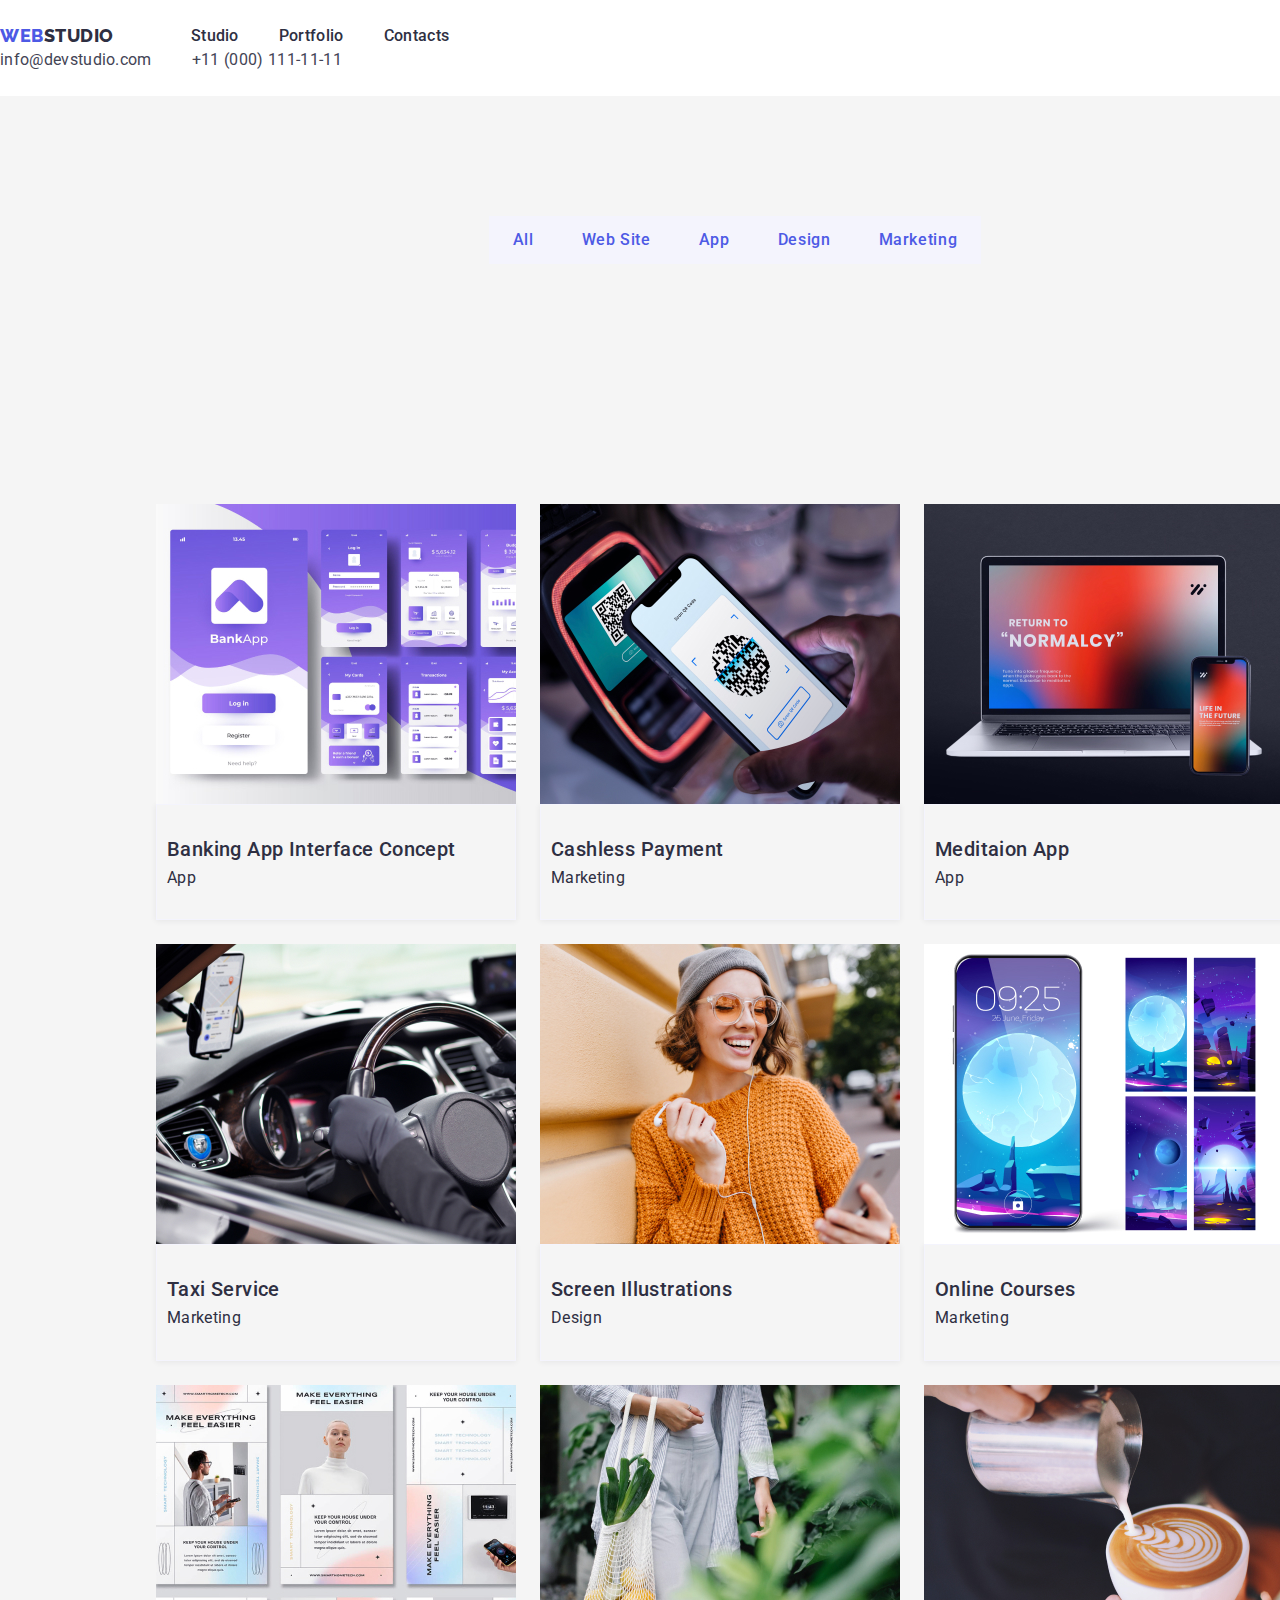
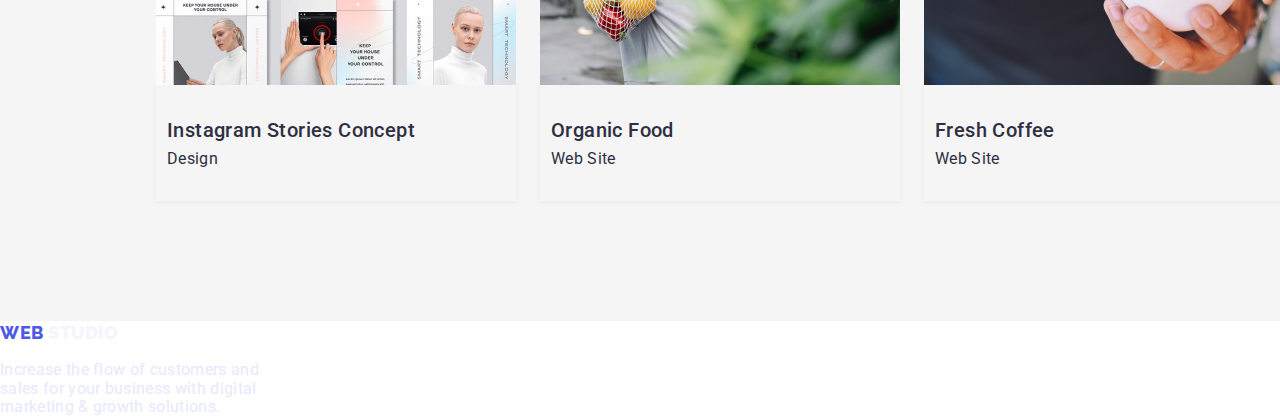
==== portfolio.html @ 5f942e10 "added files" ====
<!DOCTYPE html>
<html lang="en">
  <head>
    <meta charset="UTF-8"/>
    <meta http-equiv="X-UA-Compatible" content="IE=edge"/>
    <meta name="viewport" content="width=device-width, initial-scale=1.0"/>
    <title>Portfolio</title>
    <link rel="preconnect" href="https://fonts.googleapis.com">
  <link rel="preconnect" href="https://fonts.gstatic.com" crossorigin>
  <link href="https://fonts.googleapis.com/css2?family=Raleway:wght@800&family=Roboto:wght@400;500&display=swap"
    rel="stylesheet">
    <link rel="stylesheet" href="https://cdn.jsdelivr.net/npm/modern-normalize@1.1.0/modern-normalize.min.css">
    <link rel="stylesheet" href="./css/styles.css"/>
  </head>
  <body>
    <header class="header">
      <nav class="navigation">
        <a href="/index.html" class="logo link"> <span class="logo-colored">Web</span>Studio</a>
        <ul class="menu list">
          <li class="menu-item"><a class="link" href="./index.html">Studio</a></li>
          <li class="menu-item"><a class="link" href="./portfolio.html">Portfolio</a></li>
          <li class="menu-item"><a class="link" href="">Contacts</a></li>
        </ul>
      </nav>
      <ul class="contacts list">
        <li class="telephone"><a class="link" href="mailto:">info@devstudio.com</a></li>
        <li class="mail"><a class="link" href="tel:+110001111111"> +11 (000) 111-11-11 </a></li>
      </ul>
    </header>
    <main>
      <!-- Секция Фильтр -->
      <section class="filtr section">
        <div class="container">
          <h1 class="filter-title visually-hidden">list with our works</h1>
          <ul class="list">
            <li><button type="button" class="filtr-btn">All</button></li>
            <li><button type="button" class="filtr-btn">Web Site</button></li>
            <li><button type="button" class="filtr-btn">App</button></li>
            <li><button type="button" class="filtr-btn">Design</button></li>
            <li><button type="button" class="filtr-btn">Marketing</button></li>
          </ul>
        </div>
      </section>
      <!-- Секция Портфолио -->
      <section class="portfolio section">
        <div class="container">
          <ul class="list portfolio-list">
            <li class="item">
              <a class="link" href=""
                ><img
                  src="./images/portfolio/first.jpg"
                  alt="Interface Concept"
                  width="360"
                  height="300"
                />
                <div class="portfolio-card">
                  <h2 class="item-title">Banking App Interface Concept</h2>
                <!-- <p class="item-text">
                  14 Stylish and User-Friendly App Design Concepts · Task Manager App · Calorie
                  Tracker App · Exotic Fruit Ecommerce App · Cloud Storage App
                </p> -->
                <p class="item-text">App</p>
                </div>
              </a>
            </li>
            <li class="item">
              <a class="link" href=""
                ><img
                  src="./images/portfolio/second.jpg"
                  alt="smartphone and old telephone"
                  width="360"
                  height="300"
                />
                <div class="portfolio-card">
                  <h2 class="item-title">Cashless Payment</h2>
                  <!-- <p class="item-text">
                    14 Stylish and User-Friendly App Design Concepts · Task Manager App · Calorie
                    Tracker App · Exotic Fruit Ecommerce App · Cloud Storage App
                  </p> -->
                  <p class="item-text">Marketing</p>
                </div>
              </a>
            </li>
            <li class="item">
              <a class="link" href=""
                ><img src="./images/portfolio/third.jpg" alt="notebook" width="360" height="300" />
                <div class="portfolio-card">
                  <h2 class="item-title">Meditaion App</h2>
                  <!-- <p class="item-text">
                    14 Stylish and User-Friendly App Design Concepts · Task Manager App · Calorie
                    Tracker App · Exotic Fruit Ecommerce App · Cloud Storage App
                  </p> -->
                  <p class="item-text">App</p>
                </div>
              </a>
            </li>
            <li class="item">
              <a class="link" href=""
                ><img src="./images/portfolio/fouth.jpg" alt="car driver" width="360" height="300" />
                <div class="portfolio-card">
                  <h2 class="item-title">Taxi Service</h2>
                  <!-- <p class="item-text">
                    14 Stylish and User-Friendly App Design Concepts · Task Manager App · Calorie
                    Tracker App · Exotic Fruit Ecommerce App · Cloud Storage App
                  </p> -->
                  <p class="item-text">Marketing</p>
                </div>
              </a>
            </li>
            <li class="item">
              <a class="link" href=""
                ><img src="./images/portfolio/fifth.jpg" alt="smartphone" width="360" height="300" />
                <div class="portfolio-card">
                  <h2 class="item-title">Screen Illustrations</h2>
                  <!-- <p class="item-text">
                    14 Stylish and User-Friendly App Design Concepts · Task Manager App · Calorie
                    Tracker App · Exotic Fruit Ecommerce App · Cloud Storage App
                  </p> -->
                  <p class="item-text">Design</p>
                </div>
              </a>
            </li>
            <li class="item">
              <a class="link" href=""
                ><img
                  src="./images/portfolio/sixth.jpg"
                  alt="girl with telephone"
                  width="360"
                  height="300"
                />
                <div class="portfolio-card">
                  <h2 class="item-title">Online Courses</h2>
                  <!-- <p class="item-text">
                    14 Stylish and User-Friendly App Design Concepts · Task Manager App · Calorie
                    Tracker App · Exotic Fruit Ecommerce App · Cloud Storage App
                  </p> -->
                  <p class="item-text">Marketing</p>
                </div>
              </a>
            </li>
            <li class="item">
              <a class="link" href=""
                ><img
                  src="./images/portfolio/seventh.jpg"
                  alt="Instagram Stories"
                  width="360"
                  height="300"
                />
                <div class="portfolio-card">
                  <h2 class="item-title">Instagram Stories Concept</h2>
                  <!-- <p class="item-text">
                    14 Stylish and User-Friendly App Design Concepts · Task Manager App · Calorie
                    Tracker App · Exotic Fruit Ecommerce App · Cloud Storage App
                  </p> -->
                  <p class="item-text">Design</p>
                </div>
              </a>
            </li>
            <li class="item">
              <a class="link" href=""
                ><img
                  src="./images/portfolio/eght.jpg"
                  alt="bag with oranges"
                  width="360"
                  height="300"
                />
                <div class="portfolio-card">
                  <h2 class="item-title">Organic Food</h2>
                  <!-- <p class="item-text">
                    14 Stylish and User-Friendly App Design Concepts · Task Manager App · Calorie
                    Tracker App · Exotic Fruit Ecommerce App · Cloud Storage App
                  </p> -->
                  <p class="item-text">Web Site</p>
                </div>
              </a>
            </li>
            <li class="item">
              <a class="link" href=""
                ><img
                  src="./images/portfolio/nineth.jpg"
                  alt="cup with Coffee"
                  width="360"
                  height="300"
                />
                <div class="portfolio-card">
                  <h2 class="item-title">Fresh Coffee</h2>
                  <!-- <p class="item-text">
                    14 Stylish and User-Friendly App Design Concepts · Task Manager App · Calorie
                    Tracker App · Exotic Fruit Ecommerce App · Cloud Storage App
                  </p> -->
                  <p class="item-text">Web Site</p>
                </a>
                </div>
            </li>
          </ul>
        </div>
      </section>
    </main>
    <footer class="footer">
      <a href="/index.html" class="logo link"
        ><span class="logo-colored">Web</span> <span class="white-logo">Studio</span></a
      >
      <p class="text">
        Increase the flow of customers and <br />
        sales for your business with digital <br />
        marketing & growth solutions.
      </p>
    </footer>
  </body>
</html>
---- css/styles.css ----
:root {
--primary-text-color:#434455;
--title-text-color:#2E2F42;
--accent-color:#4D5AE5;
--primary-white-colir: #FFFFFF;
}
body {
    background: var(--primary-white-colir);
    color: var(--primary-text-color); 
    font-family: 'Roboto', sans-serif;
        font-size: 16px;
        letter-spacing: 0.02em;
}
h1,
h2,
h3,
h4,
p {
    margin-top: 0;
    margin-bottom: 0;
}
ul, ol {
    margin-top: 0;
    margin-bottom: 0;
    padding-left: 0;
}
img {
    display: block;
}
.list  {
    list-style: none;
}
.link {
    text-decoration: none;
}
.container {
    width: 1158px;
    margin-left: auto;
    margin-right: auto;
   
}
/* Шапка сайта */
.header .container {
    display: flex;
    align-items: center;
    
}
.header {
    padding-top: 24px;
    padding-bottom: 24px;
}
.navigation {
    display: flex;
    align-items: center;
}
.menu.list {
    display: flex;
    align-items: center;
}
.contacts.list {
    display: flex;
    align-items: center;
    margin-left: auto;
}
.logo { 
    margin-right: 77px;
    color: var(--title-text-color);
font-family: 'Raleway', sans-serif;
    font-weight: 800;
    font-size: 18px;
    line-height: 1.33;
    letter-spacing: 0.03em;
    text-transform: uppercase;
    }
    .logo-colored {
        color: var(--accent-color);
    }
    .menu-item:not(:last-child) {
margin-right: 40px;
    }
    .telephone {
        margin-right: 40px;
    }
 .menu .link {
    color: var(--title-text-color);
        font-weight: 500;
        font-size: 16px;
        line-height: 1.5;
        letter-spacing: 0.02em;   
}
.menu .link:hover,
.menu .link:focus {
color: var(--primary-text-color);
}
.menu .link:active {
    color: var(--accent-color);
}

.contacts .link {
color: var(--primary-text-color);
    font-size: 16px;
    line-height: 1.5;
    letter-spacing: 0.02em;
    
}
.contacts .link:hover,
.contacts .link:focus {
color: var(--accent-color);
}
/* Главная секция */
.hero {
    background: var(--title-text-color);
}
.hero .container {
    padding-top: 192px;
    padding-bottom: 192px;
    padding-left: 464px;
    padding-right: 464px;
    height: 603px;
    width: 1440px;
}
.hero-title {
    margin-bottom: 48px;
color: var(--primary-white-colir);
background-color: var(--title-text-color);
    font-weight: 500;
    font-size: 56px;
    line-height: 1.07;
    text-align: center;
    letter-spacing: 0.02em;
}
.button-order {
    padding-left: 32px;
    padding-right: 32px;
    padding-top: 16px;
    padding-bottom: 16px;
    border-radius: 4px;
    border: none;
    color: var(--primary-white-colir);
    background: var(--accent-color); 
        font-weight: 500;
        font-size: 16px;
        line-height: 1.19;
        display: flex;
        align-items: center;
        letter-spacing: 0.04em;
        cursor: pointer;
        font-family: inherit;
        margin-left: auto;
        margin-right: auto;
}
.button-order:hover 
.button-order:focus {
    color: var(--primary-white-colir);
    background: var(--accent-color);
}
.button-order:active {
    color: var(--primary-white-colir);
    background: #404BBF
}
/* Cекции */
.team-section {
   background:  #F4F4FD;
}
.about-title {
    color: var(--title-text-color);
        font-weight: 500;
        font-size: 36px;
        line-height: 1.11;
        text-align: center;
        letter-spacing: 0.02em;
}
.section .title {
color: var(--title-text-color);
    font-weight: 500;
    font-size: 36px;
    line-height: 1.11;
    text-align: center;
    letter-spacing: 0.02em;
    
}
.section {
    padding-left: 156px;
    padding-right: 156px;
    padding-top: 120px;
    padding-bottom: 120px;
}
.section .item-text {
color: var(--title-text-color);
}
.title {
    margin-bottom: 72px;
}
.section .item-title {
    margin-bottom: 8px;
color: var(--title-text-color);
    font-weight: 500;
    font-size: 20px;
    line-height: 1.2;
    letter-spacing: 0.02em; 
}

.about-section.section {
    padding-left: 156px;
    padding-right: 156px;
    padding-top: 120px;
    padding-bottom: 0px;
}

.about-section .list {
    display: flex;
    }
.about-section .item:not(:nth-last-child(1)) {
    margin-right: 24px;
} 
<!-- Виды услуг -->

.activity-section-list {
    display: flex;
    flex-wrap: wrap;
}
.activity-section-list .item:not(:nth-last-child(3)) {
    margin-right: 24px;
} 

<!-- Команда -->

.team-section.section {
    background: #F4F4FD;
}
.team-section .list {
    display: flex;
}
.employe-card {
border: 1px solid var(--primary-white-colir);
padding-top: 32px;
text-align: center;
background: #FFFFFF;
}
.team-section .item:not(:nth-last-child(1)) {
    margin-right: 24px;
}
/* Підвал */
.footer .container{
    width: 1440px;
    height: 310px;
    padding-top: 100px;
    padding-bottom: 100px;
    padding-left: 162px;
    padding-right: 1020px;
    background: var(--title-text-color);
}
.white-logo {
    color: #F4F4FD;
}
.footer .text {
    margin-top: 16px;
    color: #E7E9FC;
}

/* ПОРТФОЛІО */
.visually-hidden { 
    position: absolute;
    width: 1px;
    height: 1px;
    margin: -1px;
    border: 0;
    padding: 0;
    clip: rect(0 0 0 0);
    overflow: hidden;
    } 
    .portfolio.section,
    .filtr.section {
        background: #F5F5F5;
    }
    .filtr .list {
        display: flex;
        justify-content: center;
    }
.filtr-btn {
    color: var(--accent-color);
    background: #F4F4FD;
    border: none;
    padding-top: 12px;
    padding-bottom: 12px;
    padding-left: 24px;
    padding-right: 24px;
        font-weight: 500;
        font-size: 16px;
        line-height: 1.5;
        letter-spacing: 0.04em;
        cursor: pointer;
        font-family: inherit;
}

.filtr-btn:hover,
.filtr-btn:focus {
    color: var(--primary-white-colir);
    background: var(--accent-color);
}
.portfolio .container {
    width: 1158px;
    margin-left: auto;
    margin-right: auto;
    
}
.portfolio .list {
    display: flex;
    flex-wrap: wrap;
    margin-top: -24px;
    margin-left: -24px;
}
.portfolio-list .item {
    flex-basis: calc(100% /3 -24px);
    margin-left: 24px;
    margin-top: 24px;
}
.portfolio-card {
    padding-top: 32px;
    padding-bottom: 32px;
    padding-left: 10px;
    border: 0.5px solid #F4F4FD;
box-shadow: 0px 1px 6px rgba(46, 47, 66, 0.08);
}
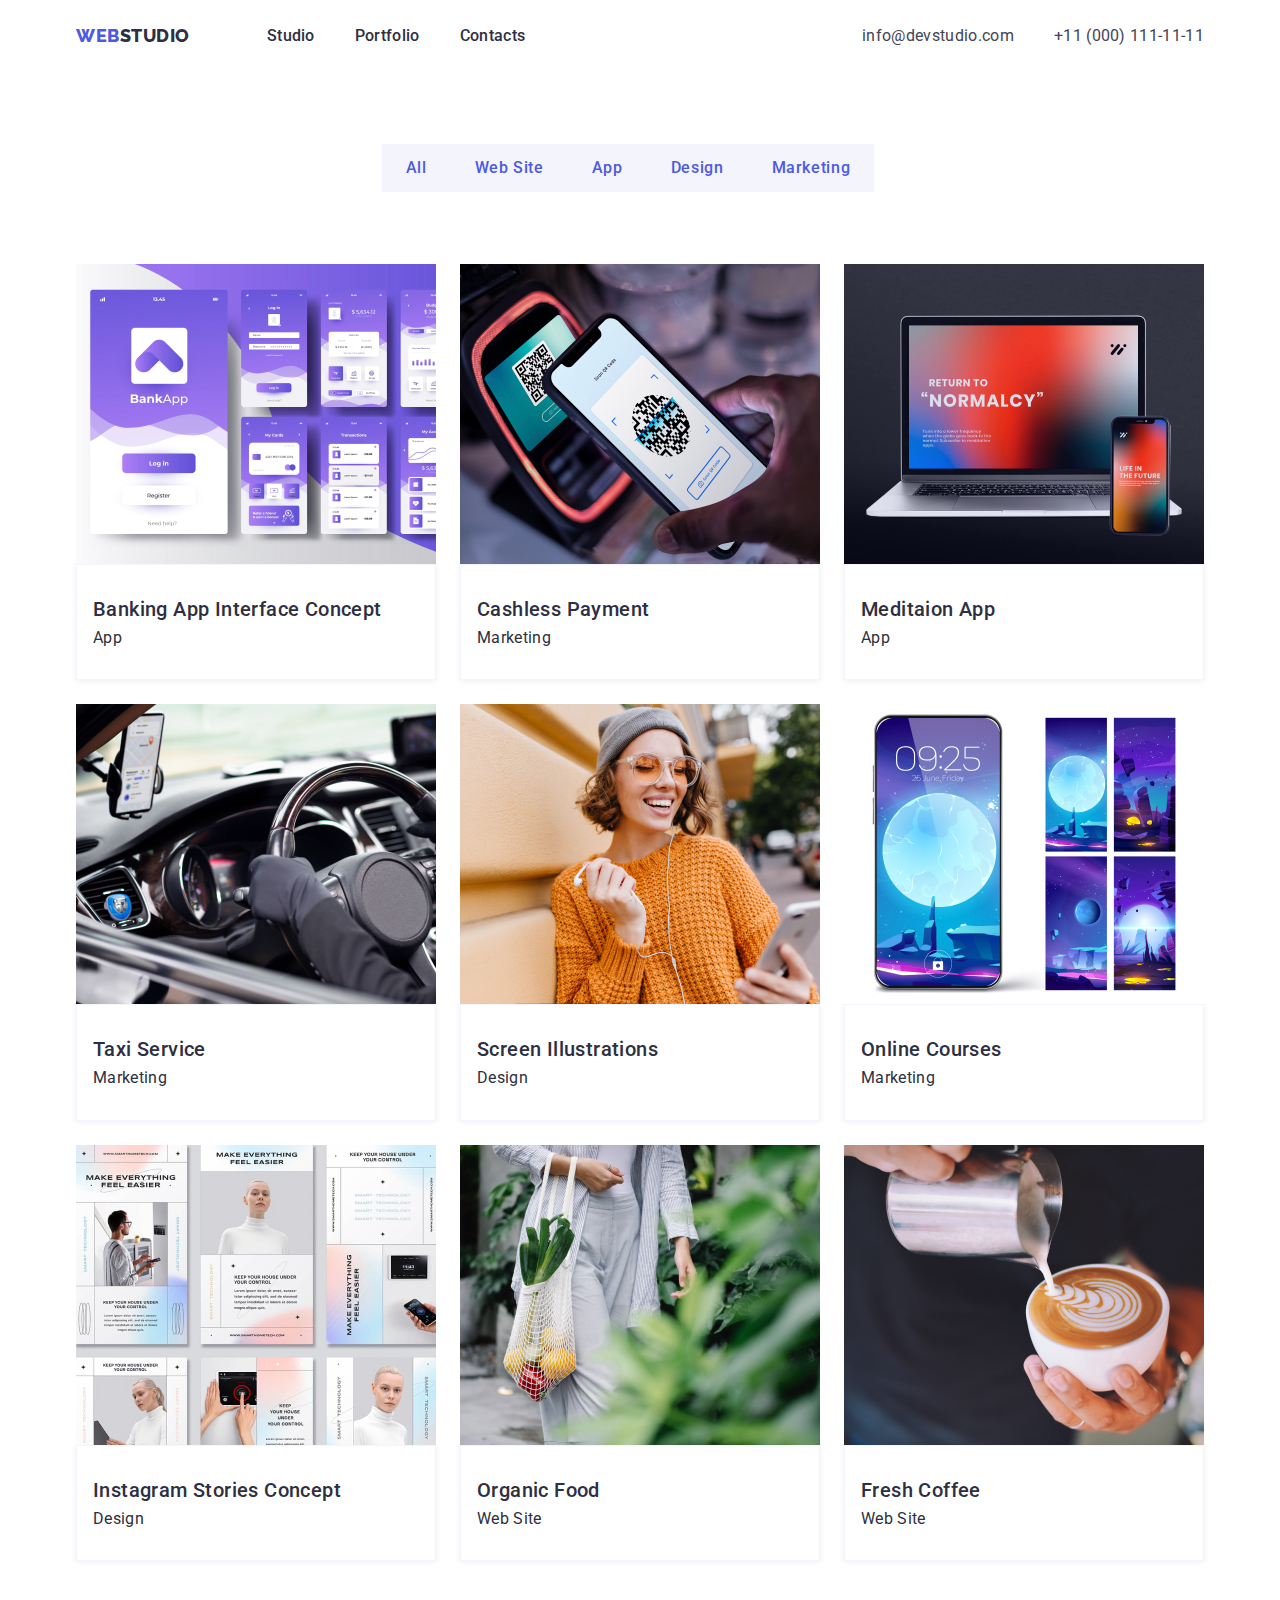
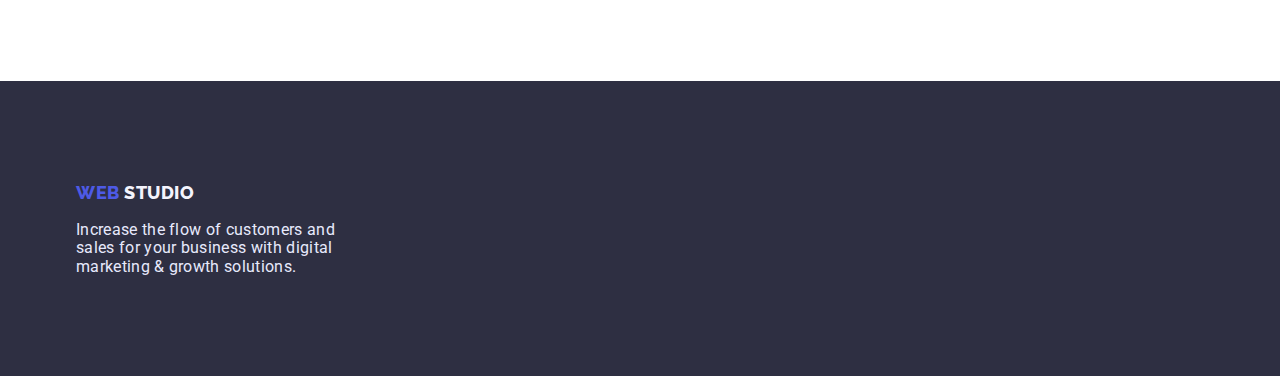
==== commit d7f79d3e: "fixed mistakes" ====
--- a/portfolio.html
+++ b/portfolio.html
@@ -14,36 +14,36 @@
   </head>
   <body>
     <header class="header">
-      <nav class="navigation">
-        <a href="/index.html" class="logo link"> <span class="logo-colored">Web</span>Studio</a>
-        <ul class="menu list">
-          <li class="menu-item"><a class="link" href="./index.html">Studio</a></li>
-          <li class="menu-item"><a class="link" href="./portfolio.html">Portfolio</a></li>
-          <li class="menu-item"><a class="link" href="">Contacts</a></li>
+      <div class="container">
+        <nav class="navigation">
+          <a href="/index.html" class="logo link"> <span class="logo-colored">Web</span>Studio</a>
+          <ul class="menu list">
+            <li class="menu-item"><a class="link" href="">Studio</a></li>
+            <li class="menu-item"><a class="link" href="./portfolio.html" target="_blank">Portfolio</a></li>
+            <li class="menu-item"><a class="link" href="">Contacts</a></li>
+          </ul>
+        </nav>
+        <ul class="contacts list">
+          <li class="telephone"><a class="link" href="mailto:">info@devstudio.com</a></li>
+          <li class="mail"><a class="link" href="tel:+110001111111"> +11 (000) 111-11-11 </a></li>
         </ul>
-      </nav>
-      <ul class="contacts list">
-        <li class="telephone"><a class="link" href="mailto:">info@devstudio.com</a></li>
-        <li class="mail"><a class="link" href="tel:+110001111111"> +11 (000) 111-11-11 </a></li>
-      </ul>
+      </div>
     </header>
     <main>
-      <!-- Секция Фильтр -->
-      <section class="filtr section">
-        <div class="container">
-          <h1 class="filter-title visually-hidden">list with our works</h1>
-          <ul class="list">
-            <li><button type="button" class="filtr-btn">All</button></li>
-            <li><button type="button" class="filtr-btn">Web Site</button></li>
-            <li><button type="button" class="filtr-btn">App</button></li>
-            <li><button type="button" class="filtr-btn">Design</button></li>
-            <li><button type="button" class="filtr-btn">Marketing</button></li>
-          </ul>
-        </div>
-      </section>
-      <!-- Секция Портфолио -->
+      <!-- Cекція Портфоліо"-->
       <section class="portfolio section">
         <div class="container">
+          <div class="filtr">
+            <h1 class="filter-title visually-hidden">list with our works</h1>
+            <ul class="list">
+              <li><button type="button" class="filtr-btn">All</button></li>
+              <li><button type="button" class="filtr-btn">Web Site</button></li>
+              <li><button type="button" class="filtr-btn">App</button></li>
+              <li><button type="button" class="filtr-btn">Design</button></li>
+              <li><button type="button" class="filtr-btn">Marketing</button></li>
+            </ul>
+          </div>
+        <div class="portfolio">
           <ul class="list portfolio-list">
             <li class="item">
               <a class="link" href=""
@@ -194,17 +194,18 @@
             </li>
           </ul>
         </div>
+      </div>
       </section>
     </main>
     <footer class="footer">
-      <a href="/index.html" class="logo link"
-        ><span class="logo-colored">Web</span> <span class="white-logo">Studio</span></a
-      >
+      <div class="container">
+        <a href="/index.html" class="logo link"><span class="logo-colored">Web</span> <span class="white-logo">Studio</span></a>
       <p class="text">
         Increase the flow of customers and <br />
         sales for your business with digital <br />
         marketing & growth solutions.
       </p>
+      </div>
     </footer>
   </body>
 </html>
--- a/css/styles.css
+++ b/css/styles.css
@@ -37,6 +37,8 @@
     width: 1158px;
     margin-left: auto;
     margin-right: auto;
+    padding-left: 15px;
+    padding-right: 15px;
    
 }
 /* Шапка сайта */
@@ -45,10 +47,6 @@
     align-items: center;
     
 }
-.header {
-    padding-top: 24px;
-    padding-bottom: 24px;
-}
 .navigation {
     display: flex;
     align-items: center;
@@ -62,7 +60,8 @@
     align-items: center;
     margin-left: auto;
 }
-.logo { 
+.logo { padding-top: 24px;
+    padding-bottom: 24px;
     margin-right: 77px;
     color: var(--title-text-color);
 font-family: 'Raleway', sans-serif;
@@ -82,6 +81,8 @@
         margin-right: 40px;
     }
  .menu .link {
+    padding-top: 24px;
+    padding-bottom: 24px;
     color: var(--title-text-color);
         font-weight: 500;
         font-size: 16px;
@@ -97,6 +98,8 @@
 }
 
 .contacts .link {
+    padding-top: 24px;
+    padding-bottom: 24px;
 color: var(--primary-text-color);
     font-size: 16px;
     line-height: 1.5;
@@ -111,16 +114,12 @@
 .hero {
     background: var(--title-text-color);
 }
-.hero .container {
-    padding-top: 192px;
-    padding-bottom: 192px;
-    padding-left: 464px;
-    padding-right: 464px;
-    height: 603px;
-    width: 1440px;
-}
+
 .hero-title {
     margin-bottom: 48px;
+    width: 492px;
+    margin-left: auto;
+    margin-right: auto;
 color: var(--primary-white-colir);
 background-color: var(--title-text-color);
     font-weight: 500;
@@ -159,6 +158,10 @@
     background: #404BBF
 }
 /* Cекции */
+.hero.section {
+    padding-top: 192px;
+    padding-bottom: 192px;
+}
 .team-section {
    background:  #F4F4FD;
 }
@@ -180,8 +183,6 @@
     
 }
 .section {
-    padding-left: 156px;
-    padding-right: 156px;
     padding-top: 120px;
     padding-bottom: 120px;
 }
@@ -201,10 +202,7 @@
 }
 
 .about-section.section {
-    padding-left: 156px;
-    padding-right: 156px;
-    padding-top: 120px;
-    padding-bottom: 0px;
+    
 }
 
 .about-section .list {
@@ -213,16 +211,14 @@
 .about-section .item:not(:nth-last-child(1)) {
     margin-right: 24px;
 } 
-<!-- Виды услуг -->
-
-.activity-section-list {
+
+.activity-section .list {
     display: flex;
     flex-wrap: wrap;
 }
-.activity-section-list .item:not(:nth-last-child(3)) {
+.activity-section .item:not(:nth-last-child(1)) {
     margin-right: 24px;
-} 
-
+}
 <!-- Команда -->
 
 .team-section.section {
@@ -234,6 +230,7 @@
 .employe-card {
 border: 1px solid var(--primary-white-colir);
 padding-top: 32px;
+padding-bottom: 32px;
 text-align: center;
 background: #FFFFFF;
 }
@@ -241,13 +238,9 @@
     margin-right: 24px;
 }
 /* Підвал */
-.footer .container{
-    width: 1440px;
-    height: 310px;
+.footer {
     padding-top: 100px;
     padding-bottom: 100px;
-    padding-left: 162px;
-    padding-right: 1020px;
     background: var(--title-text-color);
 }
 .white-logo {
@@ -269,13 +262,16 @@
     clip: rect(0 0 0 0);
     overflow: hidden;
     } 
-    .portfolio.section,
-    .filtr.section {
-        background: #F5F5F5;
+    
+    .portfolio.section {
+        background: #FFFFFF;
+        padding-top: 96px;
+        padding-bottom: 120px;
     }
     .filtr .list {
         display: flex;
         justify-content: center;
+        margin-bottom: 72px;
     }
 .filtr-btn {
     color: var(--accent-color);
@@ -298,12 +294,6 @@
     color: var(--primary-white-colir);
     background: var(--accent-color);
 }
-.portfolio .container {
-    width: 1158px;
-    margin-left: auto;
-    margin-right: auto;
-    
-}
 .portfolio .list {
     display: flex;
     flex-wrap: wrap;
@@ -318,7 +308,7 @@
 .portfolio-card {
     padding-top: 32px;
     padding-bottom: 32px;
-    padding-left: 10px;
+    padding-left: 16px;
     border: 0.5px solid #F4F4FD;
 box-shadow: 0px 1px 6px rgba(46, 47, 66, 0.08);
 }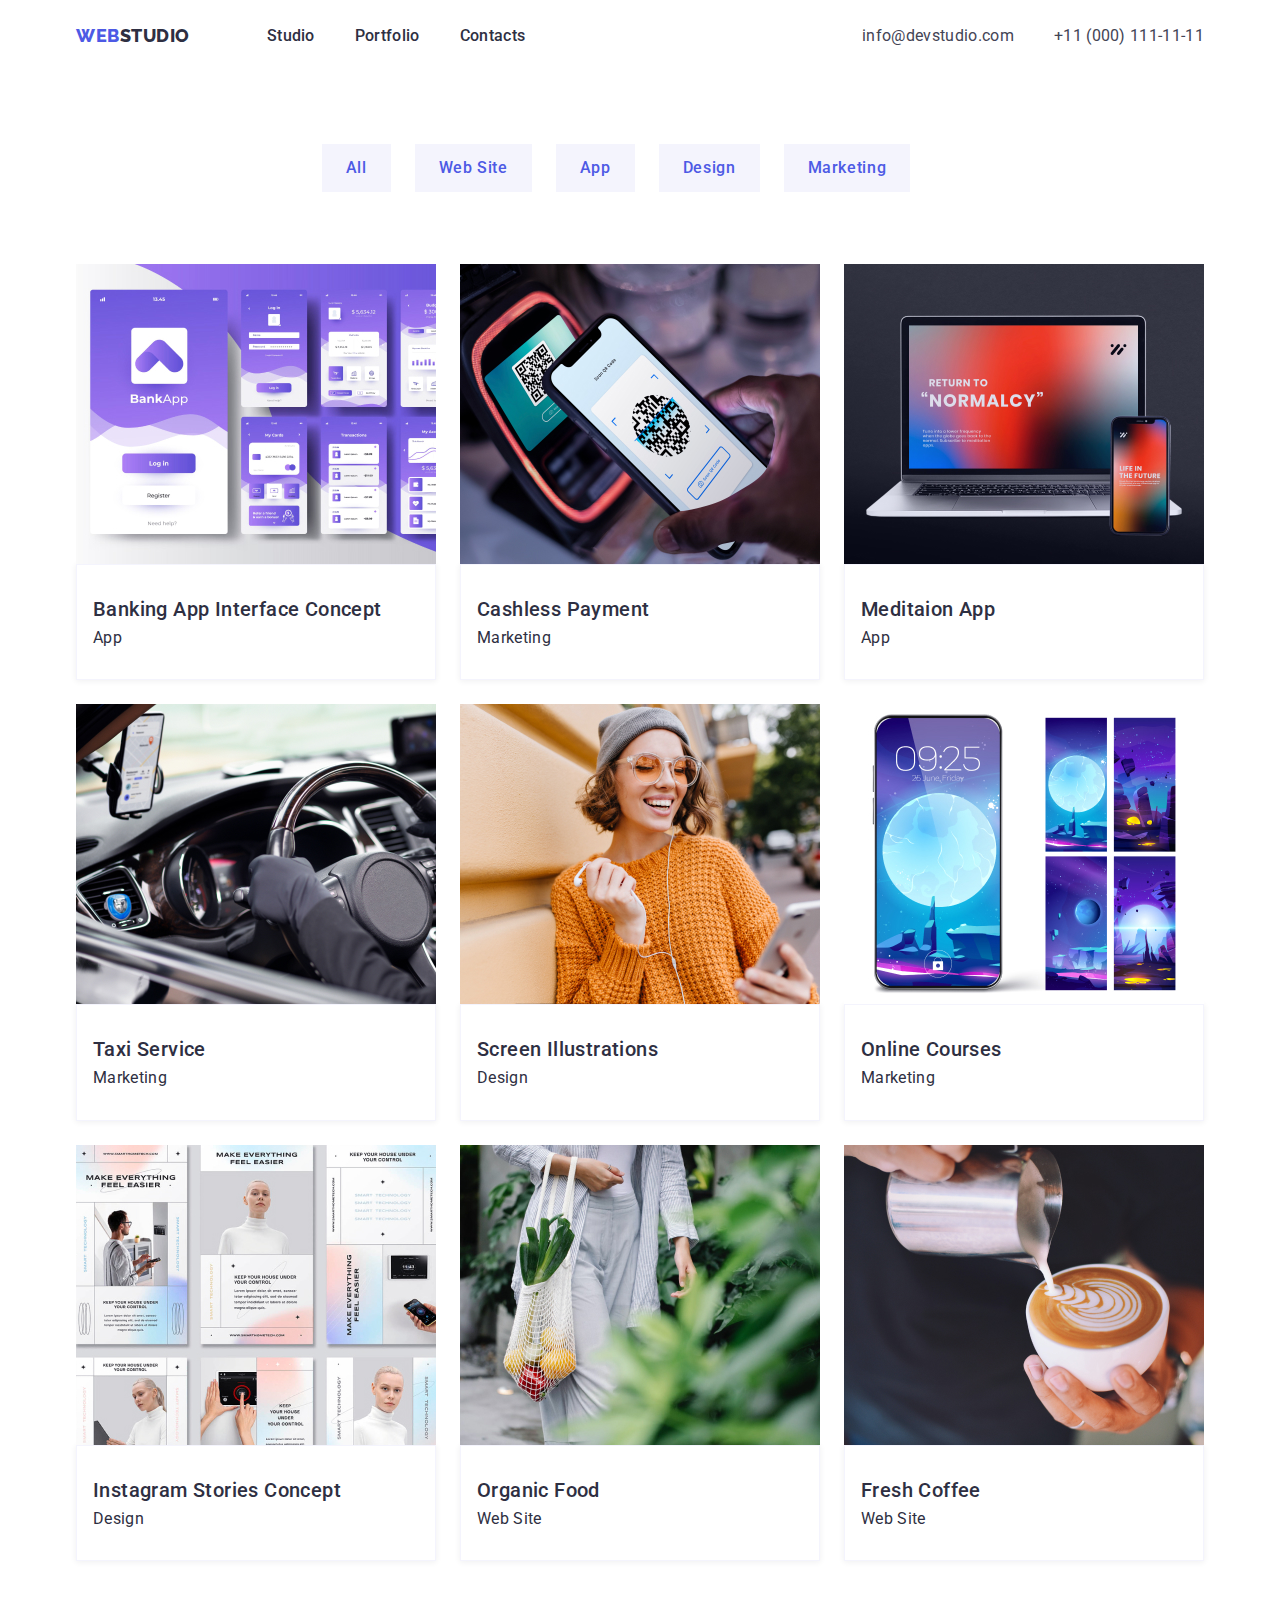
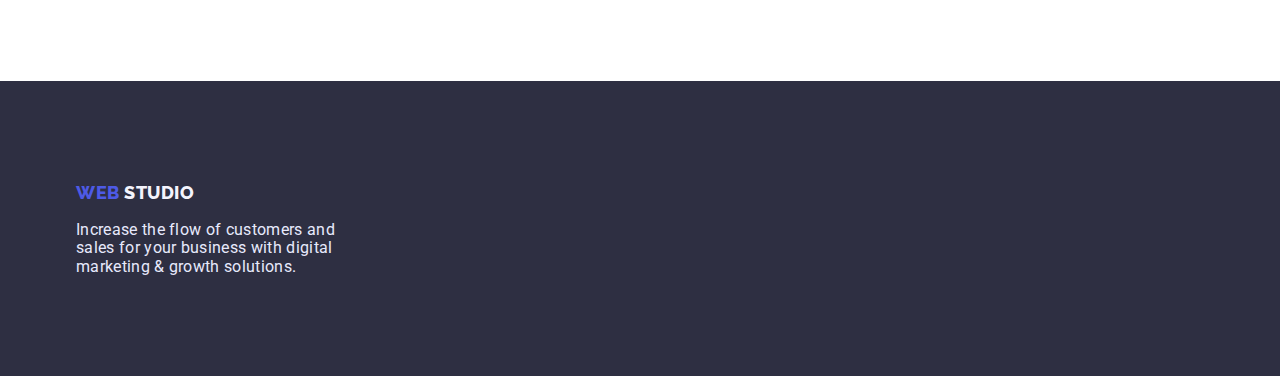
==== commit fcd81101: "fixed mistakes2" ====
--- a/portfolio.html
+++ b/portfolio.html
@@ -33,17 +33,14 @@
       <!-- Cекція Портфоліо"-->
       <section class="portfolio section">
         <div class="container">
-          <div class="filtr">
             <h1 class="filter-title visually-hidden">list with our works</h1>
-            <ul class="list">
+            <ul class="filtr list">
               <li><button type="button" class="filtr-btn">All</button></li>
               <li><button type="button" class="filtr-btn">Web Site</button></li>
               <li><button type="button" class="filtr-btn">App</button></li>
               <li><button type="button" class="filtr-btn">Design</button></li>
               <li><button type="button" class="filtr-btn">Marketing</button></li>
             </ul>
-          </div>
-        <div class="portfolio">
           <ul class="list portfolio-list">
             <li class="item">
               <a class="link" href=""
@@ -193,7 +190,6 @@
                 </div>
             </li>
           </ul>
-        </div>
       </div>
       </section>
     </main>
--- a/css/styles.css
+++ b/css/styles.css
@@ -162,6 +162,10 @@
     padding-top: 192px;
     padding-bottom: 192px;
 }
+.activity-section.section
+{
+    padding-top: 0px;
+}
 .team-section {
    background:  #F4F4FD;
 }
@@ -200,11 +204,6 @@
     line-height: 1.2;
     letter-spacing: 0.02em; 
 }
-
-.about-section.section {
-    
-}
-
 .about-section .list {
     display: flex;
     }
@@ -268,7 +267,7 @@
         padding-top: 96px;
         padding-bottom: 120px;
     }
-    .filtr .list {
+    .filtr.list {
         display: flex;
         justify-content: center;
         margin-bottom: 72px;
@@ -287,7 +286,9 @@
         letter-spacing: 0.04em;
         cursor: pointer;
         font-family: inherit;
-}
+        margin-right: 24px;
+}
+
 
 .filtr-btn:hover,
 .filtr-btn:focus {
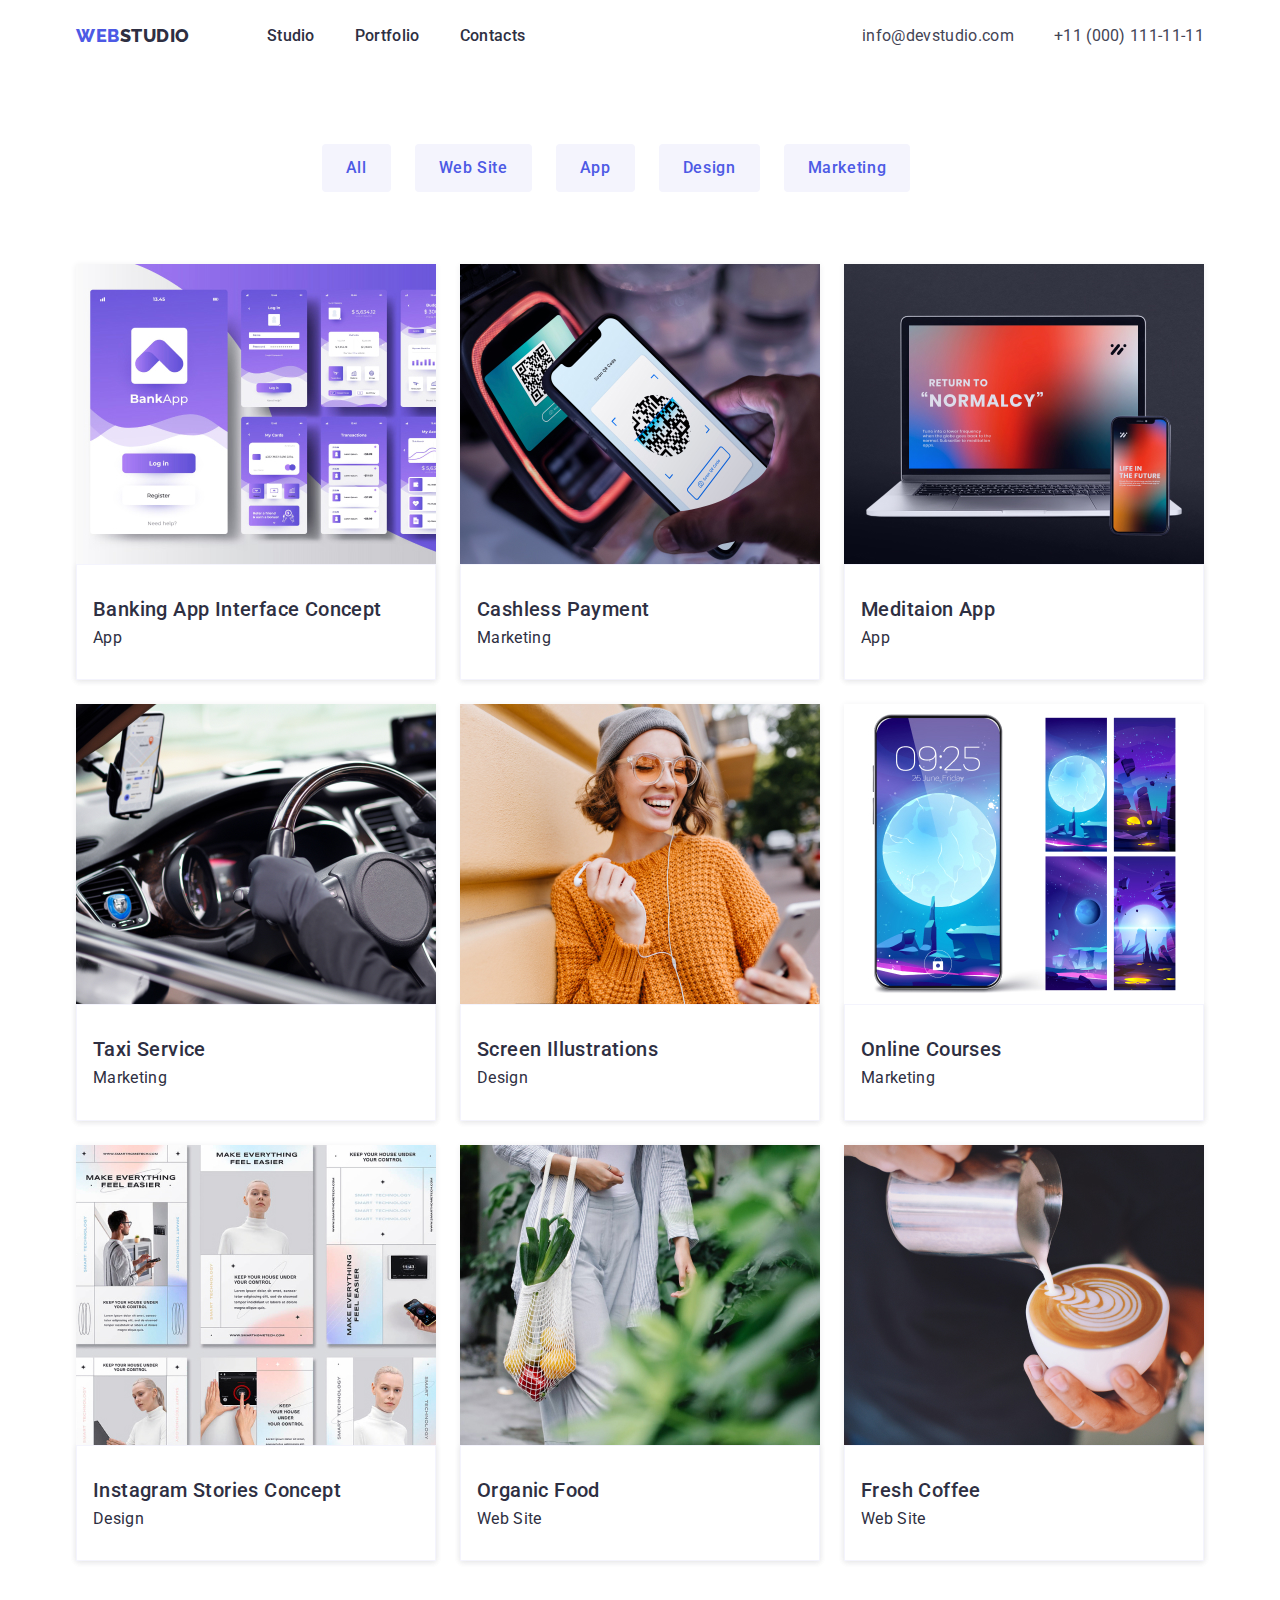
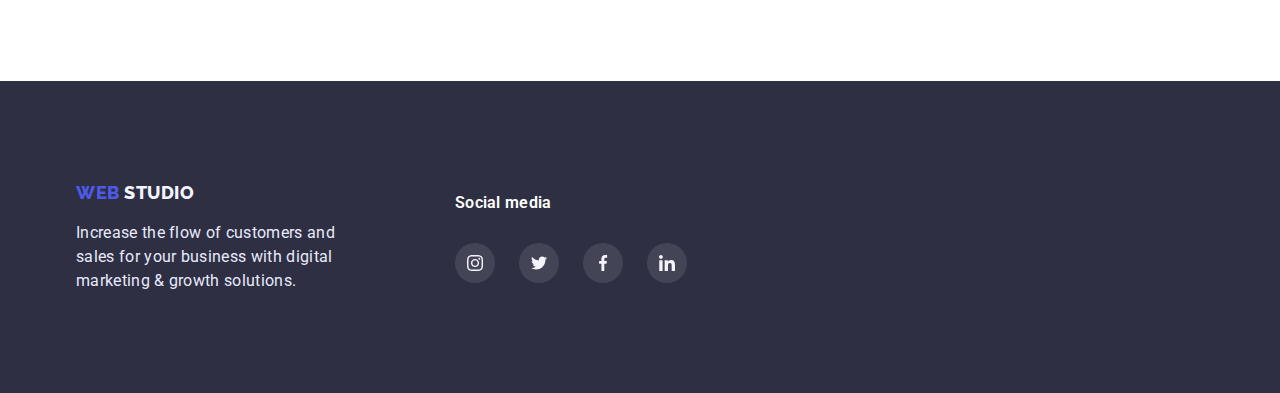
==== commit 3f6757a9: "created svg" ====
--- a/portfolio.html
+++ b/portfolio.html
@@ -194,13 +194,48 @@
       </section>
     </main>
     <footer class="footer">
-      <div class="container">
+      <div class="container footer-conteiner">
+        <div class="first-part">
         <a href="/index.html" class="logo link"><span class="logo-colored">Web</span> <span class="white-logo">Studio</span></a>
       <p class="text">
         Increase the flow of customers and <br />
         sales for your business with digital <br />
         marketing & growth solutions.
       </p>
+    </div>
+      <div class="social-netwoks">
+        <p class="social-media">Social media</p>
+        <ul class="social-list-item list">
+          <li class="social-link">
+            <a class="social-list-link " href="">
+            <svg class="social-list-icon">
+            <use href="./images/sprite.svg#icon-instagram-2" width="16" heght="16"></use>
+          </svg>
+        </a>
+        </li>
+          <li class="social-link">
+            <a class="social-list-link" href="">
+              <svg class="social-list-icon">
+              <use href="./images/sprite.svg#icon-twitter-1" width="16" heght="16"></use>
+            </svg>
+          </a>
+          </li>
+          <li class="social-link">
+            <a class="social-list-link" href="">
+              <svg class="social-list-icon">
+              <use href="./images/sprite.svg#icon-facebook-1" width="16" heght="16"></use>
+            </svg>
+          </a>
+          </li>
+          <li class="social-link">
+            <a class="social-list-link" href="">
+              <svg class="social-list-icon">
+              <use href="./images/sprite.svg#icon-linkedin-1" width="16" heght="16"></use>
+            </svg>
+          </a>
+          </li>
+        </ul>
+      </div>
       </div>
     </footer>
   </body>
--- a/css/styles.css
+++ b/css/styles.css
@@ -112,7 +112,11 @@
 }
 /* Главная секция */
 .hero {
-    background: var(--title-text-color);
+    background-image: linear-gradient(to right,rgba(46, 47, 66, 0.7), rgba(46, 47, 66, 0.7)), url(../images/hero.jpg);
+    background-size: cover;
+    background-repeat: no-repeat;
+    background-color:  #2E2F42;
+    opacity: 0.7;,;
 }
 
 .hero-title {
@@ -121,7 +125,6 @@
     margin-left: auto;
     margin-right: auto;
 color: var(--primary-white-colir);
-background-color: var(--title-text-color);
     font-weight: 500;
     font-size: 56px;
     line-height: 1.07;
@@ -152,10 +155,12 @@
 .button-order:focus {
     color: var(--primary-white-colir);
     background: var(--accent-color);
+    box-shadow: 0px 1px 6px rgba(46, 47, 66, 0.08), 0px 1px 1px rgba(46, 47, 66, 0.16), 0px 2px 1px rgba(46, 47, 66, 0.08);
 }
 .button-order:active {
     color: var(--primary-white-colir);
-    background: #404BBF
+    background: #404BBF;
+    box-shadow: 0px 4px 4px rgba(0, 0, 0, 0.15);
 }
 /* Cекции */
 .hero.section {
@@ -210,7 +215,21 @@
 .about-section .item:not(:nth-last-child(1)) {
     margin-right: 24px;
 } 
-
+.icon-contener {
+    width: 264px;
+    height: 112px;
+    padding-top: 24px;
+    padding-bottom: 24px;
+    padding-left: 102px;
+    padding-right: 102px;
+    margin-bottom: 8px;
+    background: #F4F4FD;
+border-radius: 4px;
+}
+.about-icon {
+    margin-left: auto;
+    margin-right: auto;
+}
 .activity-section .list {
     display: flex;
     flex-wrap: wrap;
@@ -226,30 +245,117 @@
 .team-section .list {
     display: flex;
 }
-.employe-card {
+.team-section .item {
+    box-shadow: 0px 1px 6px rgba(46, 47, 66, 0.08), 0px 1px 1px rgba(46, 47, 66, 0.16), 0px 2px 1px rgba(46, 47, 66, 0.08);
+border-radius: 0px 0px 4px 4px;
+}
+.employe-card { 
 border: 1px solid var(--primary-white-colir);
 padding-top: 32px;
 padding-bottom: 32px;
+padding-left: 16px;
+padding-right: 16px;
 text-align: center;
 background: #FFFFFF;
+
 }
 .team-section .item:not(:nth-last-child(1)) {
     margin-right: 24px;
 }
+
+.social-list-item {
+    display: flex;
+    justify-content: center;
+    gap: 24px;
+    
+}
+.social-list-link {
+    display: flex;
+    justify-content: center;
+    width: 40px;
+    height: 40px;
+    padding: 12px;
+    border-radius: 50%;
+    background-color: #4D5AE5;
+    margin-top: 12px;
+    fill: #4D5AE5;
+   
+}
+.social-list-icon {
+    color: #F4F4FD;
+    
+}
+.customers-list {
+    display: flex;
+    justify-content: center;
+    gap: 24px;
+}
+.customers-link {
+    display: block;
+    width: 168px;
+    height: 88px;
+    padding-left: 32px;
+    padding-right: 32px;
+    padding-top: 16px;
+    padding-bottom: 16px;
+    color: #8E8F99;
+    border: 1px solid #8E8F99;
+border-radius: 4px;
+}
+.customers-link:hover,
+.customers-link:focus {
+    border: 1px solid #4D5AE5;
+border-radius: 4px;
+color: #4D5AE5;
+}
+.customers-icon {
+    fill: currentColor;
+    
+}
 /* Підвал */
-.footer {
+.footer-conteiner {
+    display: flex;
+    align-items: center;
     padding-top: 100px;
     padding-bottom: 100px;
+}
+.footer {
     background: var(--title-text-color);
+}
+.footer .first-part {
+    margin-right: 120px;
+}
+.social-media {
+    font-weight: 600;
+font-size: 16px;
+line-height: 1.5;
+letter-spacing: 0.02em;
+color: #FFFFFF;
+margin-bottom: 16px;
 }
 .white-logo {
     color: #F4F4FD;
 }
 .footer .text {
     margin-top: 16px;
-    color: #E7E9FC;
-}
-
+font-weight: 400;
+font-size: 16px;
+line-height: 1.5;
+letter-spacing: 0.02em;
+color: #E7E9FC;
+}
+.footer .social-list-link {
+    display: flex;
+    justify-content: center;
+    width: 40px;
+    height: 40px;
+    border-radius: 50%;
+    background: rgba(255, 255, 255, 0.1);
+}
+.footer .social-list-link:hover,
+.footer .social-list-link:focus {
+    background: #31D0AA;
+}
 /* ПОРТФОЛІО */
 .visually-hidden { 
     position: absolute;
@@ -276,6 +382,7 @@
     color: var(--accent-color);
     background: #F4F4FD;
     border: none;
+    border-radius: 4px;
     padding-top: 12px;
     padding-bottom: 12px;
     padding-left: 24px;
@@ -294,6 +401,9 @@
 .filtr-btn:focus {
     color: var(--primary-white-colir);
     background: var(--accent-color);
+    box-shadow: 0px 3px 1px rgba(0, 0, 0, 0.1), 0px 2px 1px rgba(0, 0, 0, 0.08), 0px 2px 2px rgba(0, 0, 0, 0.12);
+border-radius: 4px;
+
 }
 .portfolio .list {
     display: flex;
@@ -302,10 +412,13 @@
     margin-left: -24px;
 }
 .portfolio-list .item {
-    flex-basis: calc(100% /3 -24px);
+    flex-basis: calc(100% / 3 -24px);
     margin-left: 24px;
     margin-top: 24px;
-}
+    
+box-shadow: 0px 1px 6px rgba(46, 47, 66, 0.08);
+}
+
 .portfolio-card {
     padding-top: 32px;
     padding-bottom: 32px;
